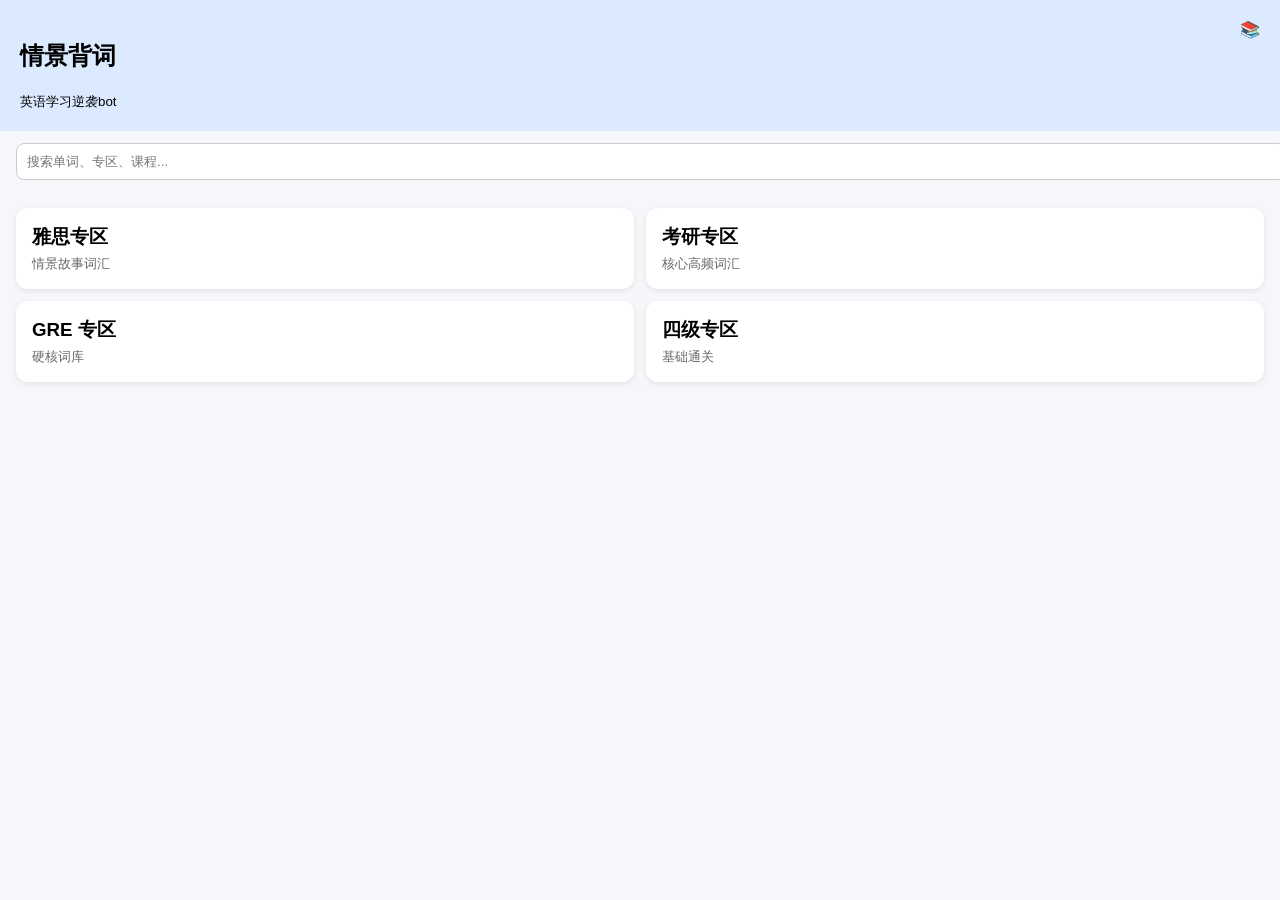
==== index.html @ 68d751ec "initial commit" ====
<!DOCTYPE html>
<html lang="zh">
<head>
  <meta charset="UTF-8" />
  <meta name="viewport" content="width=device-width, initial-scale=1.0" />
  <title>情景背词</title>
  <style>
    body { font-family: sans-serif; background: #f5f7fa; margin: 0; }
    .header { background: #dbeafe; padding: 20px; display: flex; justify-content: space-between; }
    .card-grid { display: grid; grid-template-columns: 1fr 1fr; gap: 12px; padding: 16px; }
    .card { background: white; border-radius: 12px; padding: 16px; box-shadow: 0 2px 6px rgba(0,0,0,.08); }
    .card h3 { margin: 0 0 4px; }
    .card small { color: #666; }
    .search { margin: 12px 16px; }
    .search input { width: 100%; padding: 10px; border-radius: 8px; border: 1px solid #ccc; }
  </style>
</head>
<body>
  <div class="header">
    <div>
      <h2>情景背词</h2>
      <small>英语学习逆袭bot</small>
    </div>
    <div>📚</div>
  </div>

  <div class="search">
    <input placeholder="搜索单词、专区、课程..." />
  </div>

  <div class="card-grid">
    <div class="card" onclick="alert('进入雅思专区')">
      <h3>雅思专区</h3>
      <small>情景故事词汇</small>
    </div>
    <div class="card" onclick="alert('进入考研专区')">
      <h3>考研专区</h3>
      <small>核心高频词汇</small>
    </div>
    <div class="card" onclick="alert('进入GRE专区')">
      <h3>GRE 专区</h3>
      <small>硬核词库</small>
    </div>
    <div class="card" onclick="alert('进入四级专区')">
      <h3>四级专区</h3>
      <small>基础通关</small>
    </div>
  </div>

  <script>
    // 以后这里写"切换Tab、判分、存本地单词本"的逻辑
    console.log("页面跑起来了");
  </script>
</body>
</html>
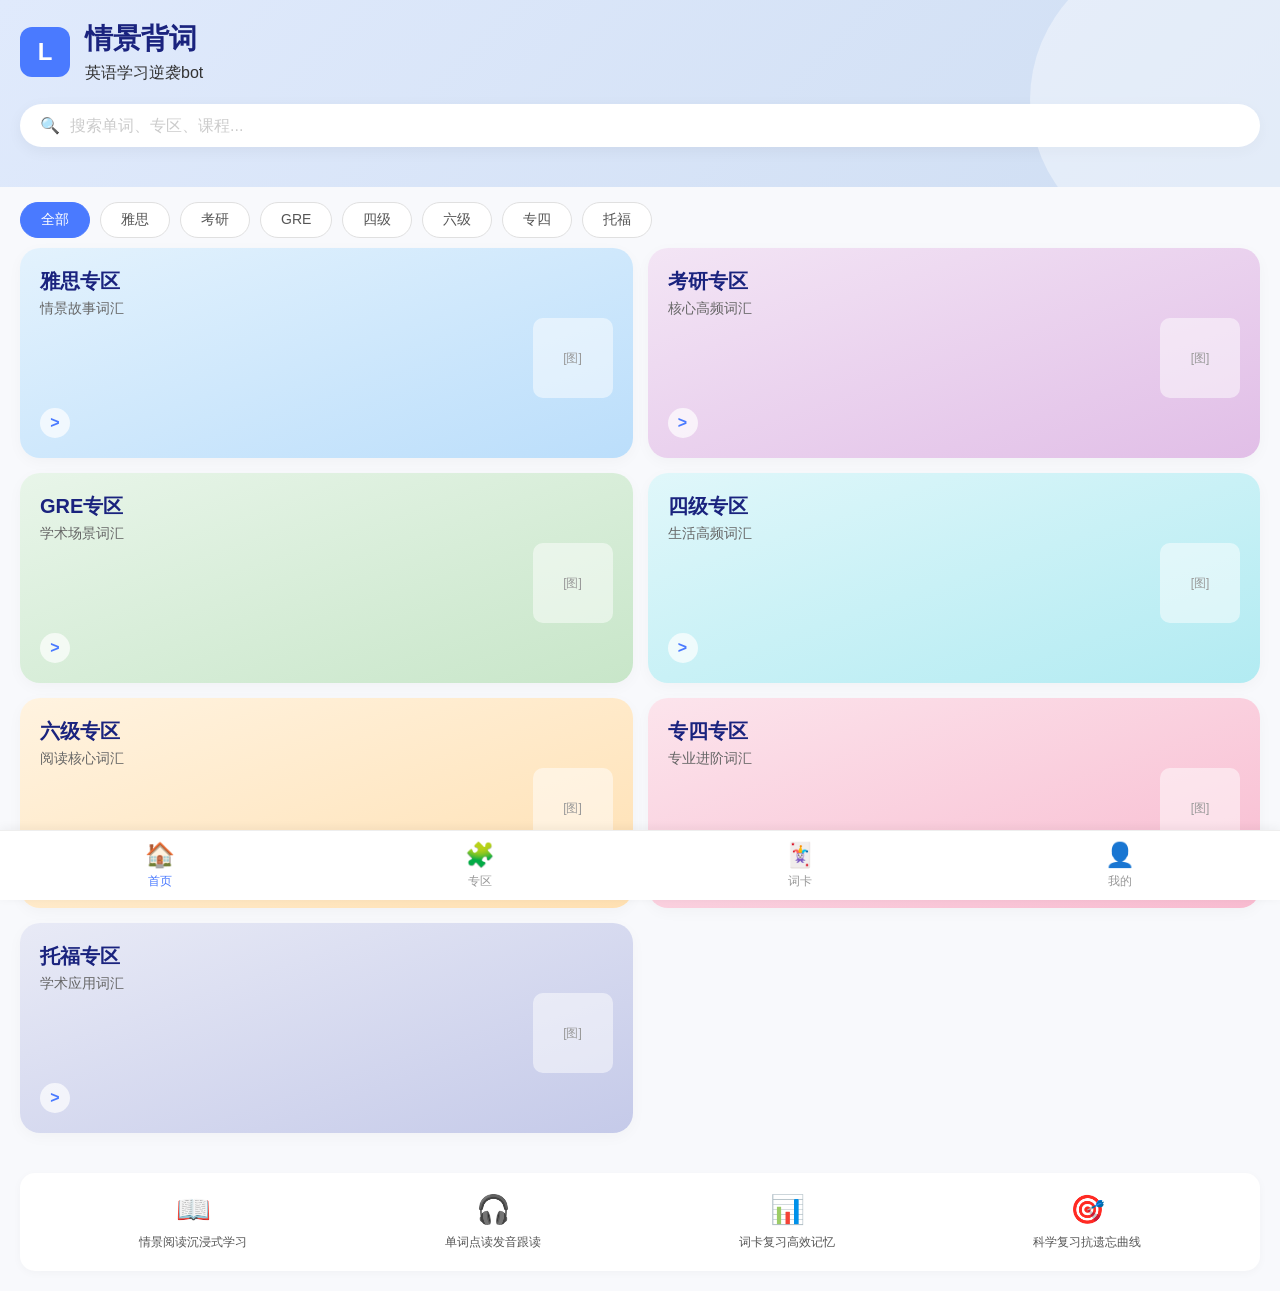
==== commit 10c2c5fc: "Add files via upload" ====
--- a/index.html
+++ b/index.html
@@ -1,55 +1,408 @@
 <!DOCTYPE html>
-<html lang="zh">
+<html lang="zh-CN">
 <head>
-  <meta charset="UTF-8" />
-  <meta name="viewport" content="width=device-width, initial-scale=1.0" />
-  <title>情景背词</title>
-  <style>
-    body { font-family: sans-serif; background: #f5f7fa; margin: 0; }
-    .header { background: #dbeafe; padding: 20px; display: flex; justify-content: space-between; }
-    .card-grid { display: grid; grid-template-columns: 1fr 1fr; gap: 12px; padding: 16px; }
-    .card { background: white; border-radius: 12px; padding: 16px; box-shadow: 0 2px 6px rgba(0,0,0,.08); }
-    .card h3 { margin: 0 0 4px; }
-    .card small { color: #666; }
-    .search { margin: 12px 16px; }
-    .search input { width: 100%; padding: 10px; border-radius: 8px; border: 1px solid #ccc; }
-  </style>
+    <meta charset="UTF-8">
+    <meta name="viewport" content="width=device-width, initial-scale=1.0">
+    <title>情景背词 - 英语学习逆袭bot</title>
+    <style>
+        /* 基础样式重置 */
+        * {
+            margin: 0;
+            padding: 0;
+            box-sizing: border-box;
+            font-family: -apple-system, BlinkMacSystemFont, "Segoe UI", Roboto, sans-serif;
+        }
+
+        body {
+            background-color: #f8f9fc;
+            color: #333;
+        }
+
+        /* 顶部 Header */
+        .header {
+            background: linear-gradient(135deg, #e0eafc 0%, #cfdef3 100%);
+            padding: 20px 20px 40px;
+            position: relative;
+            overflow: hidden;
+        }
+
+        /* 背景装饰图 (用渐变模拟) */
+        .header::after {
+            content: '';
+            position: absolute;
+            top: -50px;
+            right: -50px;
+            width: 300px;
+            height: 300px;
+            background: rgba(255, 255, 255, 0.4);
+            border-radius: 50%;
+            z-index: 0;
+        }
+        
+        .header-content {
+            position: relative;
+            z-index: 1;
+            display: flex;
+            align-items: center;
+            gap: 15px;
+        }
+
+        .logo {
+            width: 50px;
+            height: 50px;
+            background-color: #4a7aff;
+            border-radius: 12px;
+            display: flex;
+            align-items: center;
+            justify-content: center;
+            color: white;
+            font-size: 24px;
+            font-weight: bold;
+        }
+
+        .header-text h1 {
+            font-size: 28px;
+            color: #1a237e;
+            margin-bottom: 5px;
+        }
+
+        .header-text p {
+            font-size: 16px;
+            color: #3949ab;
+            font-weight: 500;
+        }
+
+        /* 搜索框 */
+        .search-bar {
+            margin-top: 20px;
+            background: white;
+            border-radius: 25px;
+            padding: 12px 20px;
+            display: flex;
+            align-items: center;
+            box-shadow: 0 4px 15px rgba(0,0,0,0.05);
+        }
+
+        .search-bar input {
+            border: none;
+            outline: none;
+            flex: 1;
+            font-size: 16px;
+            color: #666;
+            padding-left: 10px;
+        }
+
+        .search-bar input::placeholder {
+            color: #ccc;
+        }
+
+        /* 标签栏 */
+        .tabs {
+            display: flex;
+            overflow-x: auto;
+            padding: 15px 20px 10px;
+            gap: 10px;
+            background: #f8f9fc;
+        }
+
+        .tab {
+            padding: 8px 20px;
+            border-radius: 20px;
+            white-space: nowrap;
+            font-size: 14px;
+            cursor: pointer;
+            border: 1px solid #e0e0e0;
+            background: white;
+            color: #555;
+            transition: all 0.3s;
+        }
+
+        .tab.active {
+            background: #4a7aff;
+            color: white;
+            border-color: #4a7aff;
+        }
+
+        /* 专区卡片网格 */
+        .grid-container {
+            display: grid;
+            grid-template-columns: repeat(2, 1fr);
+            gap: 15px;
+            padding: 0 20px 20px;
+        }
+
+        .card {
+            background: white;
+            border-radius: 20px;
+            padding: 20px;
+            position: relative;
+            overflow: hidden;
+            box-shadow: 0 4px 15px rgba(0,0,0,0.03);
+            min-height: 160px;
+            display: flex;
+            flex-direction: column;
+            justify-content: space-between;
+        }
+
+        /* 模拟不同专区的背景色 */
+        .card.ielts { background: linear-gradient(to bottom right, #e3f2fd, #bbdefb); }
+        .card.graduate { background: linear-gradient(to bottom right, #f3e5f5, #e1bee7); }
+        .card.gre { background: linear-gradient(to bottom right, #e8f5e9, #c8e6c9); }
+        .card.cet4 { background: linear-gradient(to bottom right, #e0f7fa, #b2ebf2); }
+        .card.cet6 { background: linear-gradient(to bottom right, #fff3e0, #ffe0b2); }
+        .card.tem4 { background: linear-gradient(to bottom right, #fce4ec, #f8bbd0); }
+        .card.toefl { background: linear-gradient(to bottom right, #e8eaf6, #c5cae9); }
+
+        .card-header {
+            display: flex;
+            justify-content: space-between;
+            align-items: flex-start;
+        }
+
+        .card-title {
+            font-size: 20px;
+            font-weight: bold;
+            color: #1a237e;
+        }
+
+        .card-subtitle {
+            font-size: 14px;
+            color: #666;
+            margin-top: 5px;
+        }
+
+        /* 模拟图片占位符 */
+        .card-image {
+            width: 80px;
+            height: 80px;
+            background: rgba(255,255,255,0.5);
+            border-radius: 10px;
+            align-self: flex-end;
+            display: flex;
+            align-items: center;
+            justify-content: center;
+            font-size: 12px;
+            color: #999;
+        }
+
+        .arrow {
+            width: 30px;
+            height: 30px;
+            background: rgba(255,255,255,0.7);
+            border-radius: 50%;
+            display: flex;
+            align-items: center;
+            justify-content: center;
+            color: #4a7aff;
+            font-weight: bold;
+            margin-top: 10px;
+        }
+
+        /* 底部导航栏 */
+        .bottom-nav {
+            position: fixed;
+            bottom: 0;
+            left: 0;
+            right: 0;
+            background: white;
+            display: flex;
+            justify-content: space-around;
+            padding: 10px 0;
+            box-shadow: 0 -2px 10px rgba(0,0,0,0.05);
+            border-top: 1px solid #eee;
+        }
+
+        .nav-item {
+            display: flex;
+            flex-direction: column;
+            align-items: center;
+            color: #999;
+            font-size: 12px;
+            cursor: pointer;
+        }
+
+        .nav-item.active {
+            color: #4a7aff;
+        }
+
+        .nav-icon {
+            font-size: 24px;
+            margin-bottom: 4px;
+        }
+
+        /* 中间功能区 */
+        .features {
+            display: flex;
+            justify-content: space-around;
+            padding: 20px;
+            background: white;
+            margin-top: 20px;
+            border-radius: 15px;
+            margin: 20px;
+            box-shadow: 0 2px 10px rgba(0,0,0,0.03);
+        }
+
+        .feature-item {
+            display: flex;
+            flex-direction: column;
+            align-items: center;
+            text-align: center;
+            color: #555;
+        }
+
+        .feature-icon {
+            font-size: 28px;
+            margin-bottom: 8px;
+            color: #4a7aff;
+        }
+        
+        .feature-text {
+            font-size: 12px;
+        }
+
+    </style>
 </head>
 <body>
-  <div class="header">
-    <div>
-      <h2>情景背词</h2>
-      <small>英语学习逆袭bot</small>
+
+    <!-- 顶部 Header -->
+    <div class="header">
+        <div class="header-content">
+            <div class="logo">L</div> <!-- 模拟书本Logo -->
+            <div class="header-text">
+                <h1>情景背词</h1>
+                英语学习逆袭bot
+            </div>
+        </div>
+        <div class="search-bar">
+            <span>🔍</span>
+            <input type="text" placeholder="搜索单词、专区、课程...">
+        </div>
     </div>
-    <div>📚</div>
-  </div>
-
-  <div class="search">
-    <input placeholder="搜索单词、专区、课程..." />
-  </div>
-
-  <div class="card-grid">
-    <div class="card" onclick="alert('进入雅思专区')">
-      <h3>雅思专区</h3>
-      <small>情景故事词汇</small>
+
+    <!-- 标签栏 -->
+    <div class="tabs">
+        <div class="tab active">全部</div>
+        <div class="tab">雅思</div>
+        <div class="tab">考研</div>
+        <div class="tab">GRE</div>
+        <div class="tab">四级</div>
+        <div class="tab">六级</div>
+        <div class="tab">专四</div>
+        <div class="tab">托福</div>
     </div>
-    <div class="card" onclick="alert('进入考研专区')">
-      <h3>考研专区</h3>
-      <small>核心高频词汇</small>
+
+    <!-- 专区卡片网格 -->
+    <div class="grid-container">
+        <!-- 雅思专区 -->
+        <div class="card ielts">
+            <div>
+                <div class="card-title">雅思专区</div>
+                <div class="card-subtitle">情景故事词汇</div>
+            </div>
+            <div class="card-image">[图]</div>
+            <div class="arrow">></div>
+        </div>
+
+        <!-- 考研专区 -->
+        <div class="card graduate">
+            <div>
+                <div class="card-title">考研专区</div>
+                <div class="card-subtitle">核心高频词汇</div>
+            </div>
+            <div class="card-image">[图]</div>
+            <div class="arrow">></div>
+        </div>
+
+        <!-- GRE专区 -->
+        <div class="card gre">
+            <div>
+                <div class="card-title">GRE专区</div>
+                <div class="card-subtitle">学术场景词汇</div>
+            </div>
+            <div class="card-image">[图]</div>
+            <div class="arrow">></div>
+        </div>
+
+        <!-- 四级专区 -->
+        <div class="card cet4">
+            <div>
+                <div class="card-title">四级专区</div>
+                <div class="card-subtitle">生活高频词汇</div>
+            </div>
+            <div class="card-image">[图]</div>
+            <div class="arrow">></div>
+        </div>
+
+        <!-- 六级专区 -->
+        <div class="card cet6">
+            <div>
+                <div class="card-title">六级专区</div>
+                <div class="card-subtitle">阅读核心词汇</div>
+            </div>
+            <div class="card-image">[图]</div>
+            <div class="arrow">></div>
+        </div>
+
+        <!-- 专四专区 -->
+        <div class="card tem4">
+            <div>
+                <div class="card-title">专四专区</div>
+                <div class="card-subtitle">专业进阶词汇</div>
+            </div>
+            <div class="card-image">[图]</div>
+            <div class="arrow">></div>
+        </div>
+
+        <!-- 托福专区 -->
+        <div class="card toefl">
+            <div>
+                <div class="card-title">托福专区</div>
+                <div class="card-subtitle">学术应用词汇</div>
+            </div>
+            <div class="card-image">[图]</div>
+            <div class="arrow">></div>
+        </div>
     </div>
-    <div class="card" onclick="alert('进入GRE专区')">
-      <h3>GRE 专区</h3>
-      <small>硬核词库</small>
+
+    <!-- 中间功能区 (情景阅读等) -->
+    <div class="features">
+        <div class="feature-item">
+            <div class="feature-icon">📖</div>
+            <div class="feature-text">情景阅读沉浸式学习</div>
+        </div>
+        <div class="feature-item">
+            <div class="feature-icon">🎧</div>
+            <div class="feature-text">单词点读发音跟读</div>
+        </div>
+        <div class="feature-item">
+            <div class="feature-icon">📊</div>
+            <div class="feature-text">词卡复习高效记忆</div>
+        </div>
+        <div class="feature-item">
+            <div class="feature-icon">🎯</div>
+            <div class="feature-text">科学复习抗遗忘曲线</div>
+        </div>
     </div>
-    <div class="card" onclick="alert('进入四级专区')">
-      <h3>四级专区</h3>
-      <small>基础通关</small>
+
+    <!-- 底部导航栏 -->
+    <div class="bottom-nav">
+        <div class="nav-item active">
+            <div class="nav-icon">🏠</div>
+            <div>首页</div>
+        </div>
+        <div class="nav-item">
+            <div class="nav-icon">🧩</div>
+            <div>专区</div>
+        </div>
+        <div class="nav-item">
+            <div class="nav-icon">🃏</div>
+            <div>词卡</div>
+        </div>
+        <div class="nav-item">
+            <div class="nav-icon">👤</div>
+            <div>我的</div>
+        </div>
     </div>
-  </div>
-
-  <script>
-    // 以后这里写"切换Tab、判分、存本地单词本"的逻辑
-    console.log("页面跑起来了");
-  </script>
+
 </body>
 </html>
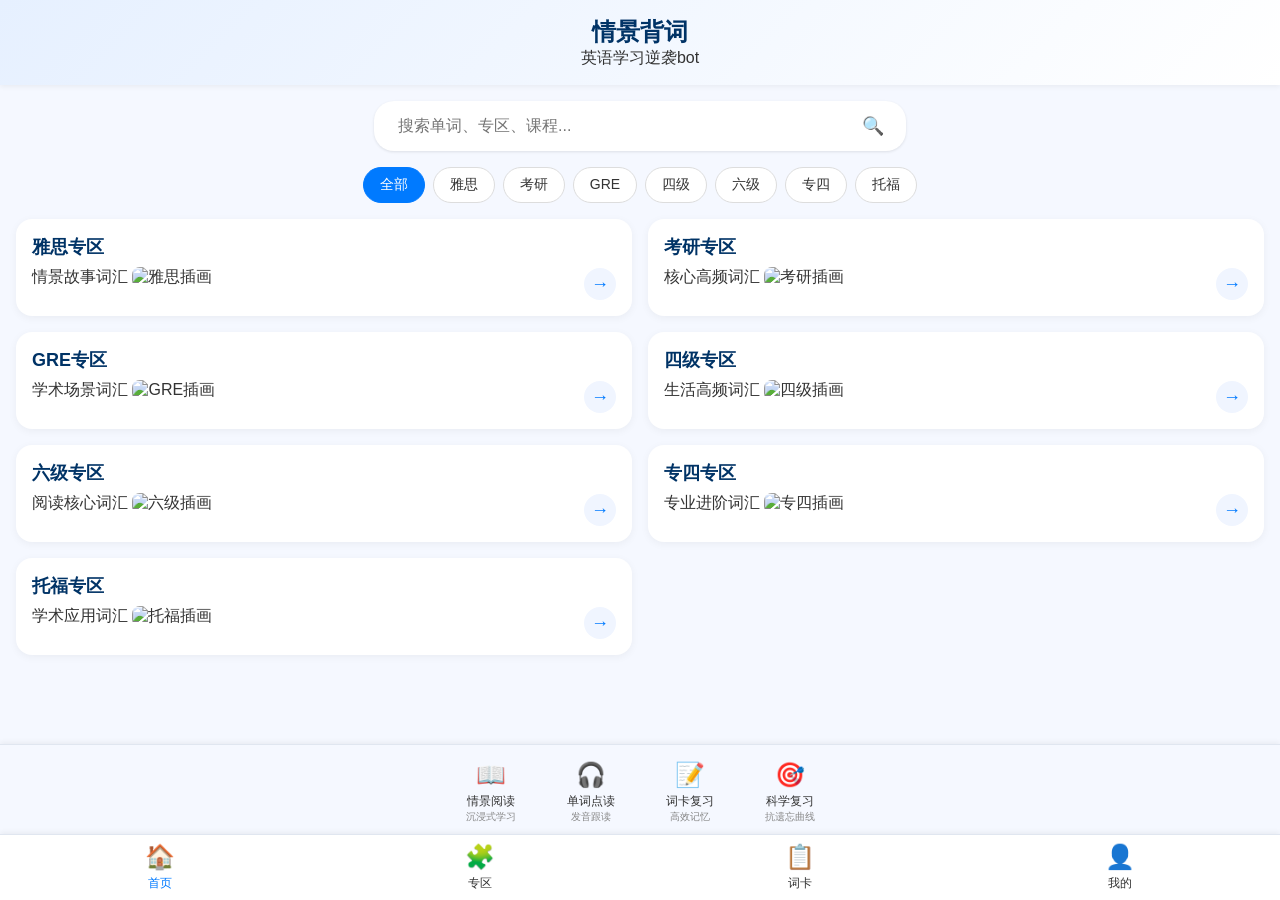
==== commit 071aef3d: "更新首页" ====
--- a/index.html
+++ b/index.html
@@ -1,408 +1,314 @@
 <!DOCTYPE html>
 <html lang="zh-CN">
 <head>
-    <meta charset="UTF-8">
-    <meta name="viewport" content="width=device-width, initial-scale=1.0">
-    <title>情景背词 - 英语学习逆袭bot</title>
-    <style>
-        /* 基础样式重置 */
-        * {
-            margin: 0;
-            padding: 0;
-            box-sizing: border-box;
-            font-family: -apple-system, BlinkMacSystemFont, "Segoe UI", Roboto, sans-serif;
-        }
-
-        body {
-            background-color: #f8f9fc;
-            color: #333;
-        }
-
-        /* 顶部 Header */
-        .header {
-            background: linear-gradient(135deg, #e0eafc 0%, #cfdef3 100%);
-            padding: 20px 20px 40px;
-            position: relative;
-            overflow: hidden;
-        }
-
-        /* 背景装饰图 (用渐变模拟) */
-        .header::after {
-            content: '';
-            position: absolute;
-            top: -50px;
-            right: -50px;
-            width: 300px;
-            height: 300px;
-            background: rgba(255, 255, 255, 0.4);
-            border-radius: 50%;
-            z-index: 0;
-        }
-        
-        .header-content {
-            position: relative;
-            z-index: 1;
-            display: flex;
-            align-items: center;
-            gap: 15px;
-        }
-
-        .logo {
-            width: 50px;
-            height: 50px;
-            background-color: #4a7aff;
-            border-radius: 12px;
-            display: flex;
-            align-items: center;
-            justify-content: center;
-            color: white;
-            font-size: 24px;
-            font-weight: bold;
-        }
-
-        .header-text h1 {
-            font-size: 28px;
-            color: #1a237e;
-            margin-bottom: 5px;
-        }
-
-        .header-text p {
-            font-size: 16px;
-            color: #3949ab;
-            font-weight: 500;
-        }
-
-        /* 搜索框 */
-        .search-bar {
-            margin-top: 20px;
-            background: white;
-            border-radius: 25px;
-            padding: 12px 20px;
-            display: flex;
-            align-items: center;
-            box-shadow: 0 4px 15px rgba(0,0,0,0.05);
-        }
-
-        .search-bar input {
-            border: none;
-            outline: none;
-            flex: 1;
-            font-size: 16px;
-            color: #666;
-            padding-left: 10px;
-        }
-
-        .search-bar input::placeholder {
-            color: #ccc;
-        }
-
-        /* 标签栏 */
-        .tabs {
-            display: flex;
-            overflow-x: auto;
-            padding: 15px 20px 10px;
-            gap: 10px;
-            background: #f8f9fc;
-        }
-
-        .tab {
-            padding: 8px 20px;
-            border-radius: 20px;
-            white-space: nowrap;
-            font-size: 14px;
-            cursor: pointer;
-            border: 1px solid #e0e0e0;
-            background: white;
-            color: #555;
-            transition: all 0.3s;
-        }
-
-        .tab.active {
-            background: #4a7aff;
-            color: white;
-            border-color: #4a7aff;
-        }
-
-        /* 专区卡片网格 */
-        .grid-container {
-            display: grid;
-            grid-template-columns: repeat(2, 1fr);
-            gap: 15px;
-            padding: 0 20px 20px;
-        }
-
-        .card {
-            background: white;
-            border-radius: 20px;
-            padding: 20px;
-            position: relative;
-            overflow: hidden;
-            box-shadow: 0 4px 15px rgba(0,0,0,0.03);
-            min-height: 160px;
-            display: flex;
-            flex-direction: column;
-            justify-content: space-between;
-        }
-
-        /* 模拟不同专区的背景色 */
-        .card.ielts { background: linear-gradient(to bottom right, #e3f2fd, #bbdefb); }
-        .card.graduate { background: linear-gradient(to bottom right, #f3e5f5, #e1bee7); }
-        .card.gre { background: linear-gradient(to bottom right, #e8f5e9, #c8e6c9); }
-        .card.cet4 { background: linear-gradient(to bottom right, #e0f7fa, #b2ebf2); }
-        .card.cet6 { background: linear-gradient(to bottom right, #fff3e0, #ffe0b2); }
-        .card.tem4 { background: linear-gradient(to bottom right, #fce4ec, #f8bbd0); }
-        .card.toefl { background: linear-gradient(to bottom right, #e8eaf6, #c5cae9); }
-
-        .card-header {
-            display: flex;
-            justify-content: space-between;
-            align-items: flex-start;
-        }
-
-        .card-title {
-            font-size: 20px;
-            font-weight: bold;
-            color: #1a237e;
-        }
-
-        .card-subtitle {
-            font-size: 14px;
-            color: #666;
-            margin-top: 5px;
-        }
-
-        /* 模拟图片占位符 */
-        .card-image {
-            width: 80px;
-            height: 80px;
-            background: rgba(255,255,255,0.5);
-            border-radius: 10px;
-            align-self: flex-end;
-            display: flex;
-            align-items: center;
-            justify-content: center;
-            font-size: 12px;
-            color: #999;
-        }
-
-        .arrow {
-            width: 30px;
-            height: 30px;
-            background: rgba(255,255,255,0.7);
-            border-radius: 50%;
-            display: flex;
-            align-items: center;
-            justify-content: center;
-            color: #4a7aff;
-            font-weight: bold;
-            margin-top: 10px;
-        }
-
-        /* 底部导航栏 */
-        .bottom-nav {
-            position: fixed;
-            bottom: 0;
-            left: 0;
-            right: 0;
-            background: white;
-            display: flex;
-            justify-content: space-around;
-            padding: 10px 0;
-            box-shadow: 0 -2px 10px rgba(0,0,0,0.05);
-            border-top: 1px solid #eee;
-        }
-
-        .nav-item {
-            display: flex;
-            flex-direction: column;
-            align-items: center;
-            color: #999;
-            font-size: 12px;
-            cursor: pointer;
-        }
-
-        .nav-item.active {
-            color: #4a7aff;
-        }
-
-        .nav-icon {
-            font-size: 24px;
-            margin-bottom: 4px;
-        }
-
-        /* 中间功能区 */
-        .features {
-            display: flex;
-            justify-content: space-around;
-            padding: 20px;
-            background: white;
-            margin-top: 20px;
-            border-radius: 15px;
-            margin: 20px;
-            box-shadow: 0 2px 10px rgba(0,0,0,0.03);
-        }
-
-        .feature-item {
-            display: flex;
-            flex-direction: column;
-            align-items: center;
-            text-align: center;
-            color: #555;
-        }
-
-        .feature-icon {
-            font-size: 28px;
-            margin-bottom: 8px;
-            color: #4a7aff;
-        }
-        
-        .feature-text {
-            font-size: 12px;
-        }
-
-    </style>
+  <meta charset="UTF-8">
+  <title>情景背词</title>
+  <style>
+    body {
+      font-family: 'Segoe UI', Tahoma, Geneva, Verdana, sans-serif;
+      background: #f5f8ff;
+      margin: 0;
+      padding: 0;
+      color: #333;
+    }
+    .header {
+      background: linear-gradient(135deg, #e6f0ff, #ffffff);
+      padding: 16px 20px;
+      text-align: center;
+      box-shadow: 0 2px 5px rgba(0,0,0,0.05);
+    }
+    .header h1 {
+      margin: 0;
+      font-size: 24px;
+      color: #003366;
+    }
+    .header p {
+      margin: 4px 0 0;
+      font-size: 14px;
+      color: #666;
+    }
+    .search-bar {
+      margin: 16px auto;
+      max-width: 500px;
+      display: flex;
+      align-items: center;
+      background: white;
+      border-radius: 20px;
+      padding: 8px 16px;
+      box-shadow: 0 1px 3px rgba(0,0,0,0.1);
+    }
+    .search-bar input {
+      flex: 1;
+      border: none;
+      outline: none;
+      font-size: 16px;
+      padding: 8px;
+    }
+    .search-bar button {
+      background: none;
+      border: none;
+      cursor: pointer;
+      font-size: 18px;
+      color: #888;
+    }
+    .tabs {
+      display: flex;
+      justify-content: center;
+      flex-wrap: wrap;
+      gap: 8px;
+      margin: 16px 0;
+      padding: 0 16px;
+    }
+    .tab {
+      padding: 8px 16px;
+      border-radius: 20px;
+      background: white;
+      border: 1px solid #ddd;
+      font-size: 14px;
+      cursor: pointer;
+    }
+    .tab.active {
+      background: #007aff;
+      color: white;
+      border-color: #007aff;
+    }
+    .zones {
+      display: grid;
+      grid-template-columns: repeat(2, 1fr);
+      gap: 16px;
+      padding: 0 16px;
+      margin-bottom: 80px; /* 给底部留出空间 */
+    }
+    .zone-card {
+      background: white;
+      border-radius: 16px;
+      padding: 16px;
+      box-shadow: 0 2px 8px rgba(0,0,0,0.05);
+      position: relative;
+      overflow: hidden;
+    }
+    .zone-card h3 {
+      margin: 0 0 8px;
+      font-size: 18px;
+      color: #003366;
+    }
+    .zone-card p {
+      margin: 0 0 12px;
+      font-size: 14px;
+      color: #666;
+    }
+    .zone-card img {
+      width: 100%;
+      height: 120px;
+      object-fit: cover;
+      border-radius: 8px;
+      margin-bottom: 12px;
+    }
+    .zone-card .arrow {
+      position: absolute;
+      bottom: 16px;
+      right: 16px;
+      background: #f0f5ff;
+      width: 32px;
+      height: 32px;
+      border-radius: 50%;
+      display: flex;
+      align-items: center;
+      justify-content: center;
+      font-size: 18px;
+      color: #007aff;
+    }
+
+    /* 底部功能区 */
+    .bottom-features {
+      background: #f5f8ff;
+      padding: 16px 0;
+      border-top: 1px solid #e0e6f0;
+      position: fixed;
+      bottom: 60px;
+      width: 100%;
+      box-shadow: 0 -2px 5px rgba(0,0,0,0.05);
+    }
+    .features-row {
+      display: flex;
+      justify-content: space-around;
+      max-width: 400px;
+      margin: 0 auto;
+    }
+    .feature-item {
+      text-align: center;
+    }
+    .feature-item .icon {
+      font-size: 24px;
+      margin-bottom: 4px;
+    }
+    .feature-item .label {
+      font-size: 12px;
+      color: #333;
+    }
+    .feature-item .sub {
+      font-size: 10px;
+      color: #888;
+    }
+
+    /* 底部导航栏 */
+    .bottom-nav {
+      background: white;
+      padding: 8px 0;
+      border-top: 1px solid #e0e6f0;
+      position: fixed;
+      bottom: 0;
+      width: 100%;
+      display: flex;
+      justify-content: space-around;
+      box-shadow: 0 -2px 5px rgba(0,0,0,0.05);
+    }
+    .nav-item {
+      text-align: center;
+    }
+    .nav-item .icon {
+      font-size: 24px;
+      margin-bottom: 4px;
+    }
+    .nav-item .label {
+      font-size: 12px;
+      color: #333;
+    }
+    .nav-item.active .label {
+      color: #007aff;
+    }
+  </style>
 </head>
 <body>
 
-    <!-- 顶部 Header -->
-    <div class="header">
-        <div class="header-content">
-            <div class="logo">L</div> <!-- 模拟书本Logo -->
-            <div class="header-text">
-                <h1>情景背词</h1>
-                英语学习逆袭bot
-            </div>
-        </div>
-        <div class="search-bar">
-            <span>🔍</span>
-            <input type="text" placeholder="搜索单词、专区、课程...">
-        </div>
-    </div>
-
-    <!-- 标签栏 -->
-    <div class="tabs">
-        <div class="tab active">全部</div>
-        <div class="tab">雅思</div>
-        <div class="tab">考研</div>
-        <div class="tab">GRE</div>
-        <div class="tab">四级</div>
-        <div class="tab">六级</div>
-        <div class="tab">专四</div>
-        <div class="tab">托福</div>
-    </div>
-
-    <!-- 专区卡片网格 -->
-    <div class="grid-container">
-        <!-- 雅思专区 -->
-        <div class="card ielts">
-            <div>
-                <div class="card-title">雅思专区</div>
-                <div class="card-subtitle">情景故事词汇</div>
-            </div>
-            <div class="card-image">[图]</div>
-            <div class="arrow">></div>
-        </div>
-
-        <!-- 考研专区 -->
-        <div class="card graduate">
-            <div>
-                <div class="card-title">考研专区</div>
-                <div class="card-subtitle">核心高频词汇</div>
-            </div>
-            <div class="card-image">[图]</div>
-            <div class="arrow">></div>
-        </div>
-
-        <!-- GRE专区 -->
-        <div class="card gre">
-            <div>
-                <div class="card-title">GRE专区</div>
-                <div class="card-subtitle">学术场景词汇</div>
-            </div>
-            <div class="card-image">[图]</div>
-            <div class="arrow">></div>
-        </div>
-
-        <!-- 四级专区 -->
-        <div class="card cet4">
-            <div>
-                <div class="card-title">四级专区</div>
-                <div class="card-subtitle">生活高频词汇</div>
-            </div>
-            <div class="card-image">[图]</div>
-            <div class="arrow">></div>
-        </div>
-
-        <!-- 六级专区 -->
-        <div class="card cet6">
-            <div>
-                <div class="card-title">六级专区</div>
-                <div class="card-subtitle">阅读核心词汇</div>
-            </div>
-            <div class="card-image">[图]</div>
-            <div class="arrow">></div>
-        </div>
-
-        <!-- 专四专区 -->
-        <div class="card tem4">
-            <div>
-                <div class="card-title">专四专区</div>
-                <div class="card-subtitle">专业进阶词汇</div>
-            </div>
-            <div class="card-image">[图]</div>
-            <div class="arrow">></div>
-        </div>
-
-        <!-- 托福专区 -->
-        <div class="card toefl">
-            <div>
-                <div class="card-title">托福专区</div>
-                <div class="card-subtitle">学术应用词汇</div>
-            </div>
-            <div class="card-image">[图]</div>
-            <div class="arrow">></div>
-        </div>
-    </div>
-
-    <!-- 中间功能区 (情景阅读等) -->
-    <div class="features">
-        <div class="feature-item">
-            <div class="feature-icon">📖</div>
-            <div class="feature-text">情景阅读沉浸式学习</div>
-        </div>
-        <div class="feature-item">
-            <div class="feature-icon">🎧</div>
-            <div class="feature-text">单词点读发音跟读</div>
-        </div>
-        <div class="feature-item">
-            <div class="feature-icon">📊</div>
-            <div class="feature-text">词卡复习高效记忆</div>
-        </div>
-        <div class="feature-item">
-            <div class="feature-icon">🎯</div>
-            <div class="feature-text">科学复习抗遗忘曲线</div>
-        </div>
-    </div>
-
-    <!-- 底部导航栏 -->
-    <div class="bottom-nav">
-        <div class="nav-item active">
-            <div class="nav-icon">🏠</div>
-            <div>首页</div>
-        </div>
-        <div class="nav-item">
-            <div class="nav-icon">🧩</div>
-            <div>专区</div>
-        </div>
-        <div class="nav-item">
-            <div class="nav-icon">🃏</div>
-            <div>词卡</div>
-        </div>
-        <div class="nav-item">
-            <div class="nav-icon">👤</div>
-            <div>我的</div>
-        </div>
-    </div>
+  <!-- 头部 -->
+  <div class="header">
+    <h1>情景背词</h1>
+    英语学习逆袭bot
+  </div>
+
+  <!-- 搜索框 -->
+  <div class="search-bar">
+    <input type="text" placeholder="搜索单词、专区、课程...">
+    <button>🔍</button>
+  </div>
+
+  <!-- 标签页 -->
+  <div class="tabs">
+    <div class="tab active">全部</div>
+    <div class="tab">雅思</div>
+    <div class="tab">考研</div>
+    <div class="tab">GRE</div>
+    <div class="tab">四级</div>
+    <div class="tab">六级</div>
+    <div class="tab">专四</div>
+    <div class="tab">托福</div>
+  </div>
+
+  <!-- 专区卡片（这里放你的图片！） -->
+  <div class="zones">
+    <!-- 雅思专区 -->
+    <div class="zone-card">
+      <h3>雅思专区</h3>
+      情景故事词汇
+      <img src="images/ielts.png" alt="雅思插画">
+      <div class="arrow">→</div>
+    </div>
+
+    <!-- 考研专区 -->
+    <div class="zone-card">
+      <h3>考研专区</h3>
+      核心高频词汇
+      <img src="images/kaoyan.png" alt="考研插画">
+      <div class="arrow">→</div>
+    </div>
+
+    <!-- GRE专区 -->
+    <div class="zone-card">
+      <h3>GRE专区</h3>
+      学术场景词汇
+      <img src="images/gre.png" alt="GRE插画">
+      <div class="arrow">→</div>
+    </div>
+
+    <!-- 四级专区 -->
+    <div class="zone-card">
+      <h3>四级专区</h3>
+      生活高频词汇
+      <img src="images/sijiji.png" alt="四级插画">
+      <div class="arrow">→</div>
+    </div>
+
+    <!-- 六级专区 -->
+    <div class="zone-card">
+      <h3>六级专区</h3>
+      阅读核心词汇
+      <img src="images/liuji.png" alt="六级插画">
+      <div class="arrow">→</div>
+    </div>
+
+    <!-- 专四专区 -->
+    <div class="zone-card">
+      <h3>专四专区</h3>
+      专业进阶词汇
+      <img src="images/tem4.png" alt="专四插画">
+      <div class="arrow">→</div>
+    </div>
+
+    <!-- 托福专区 -->
+    <div class="zone-card">
+      <h3>托福专区</h3>
+      学术应用词汇
+      <img src="images/tuofu.png" alt="托福插画">
+      <div class="arrow">→</div>
+    </div>
+  </div>
+
+  <!-- 底部功能区 -->
+  <div class="bottom-features">
+    <div class="features-row">
+      <div class="feature-item">
+        <div class="icon">📖</div>
+        <div class="label">情景阅读</div>
+        <div class="sub">沉浸式学习</div>
+      </div>
+      <div class="feature-item">
+        <div class="icon">🎧</div>
+        <div class="label">单词点读</div>
+        <div class="sub">发音跟读</div>
+      </div>
+      <div class="feature-item">
+        <div class="icon">📝</div>
+        <div class="label">词卡复习</div>
+        <div class="sub">高效记忆</div>
+      </div>
+      <div class="feature-item">
+        <div class="icon">🎯</div>
+        <div class="label">科学复习</div>
+        <div class="sub">抗遗忘曲线</div>
+      </div>
+    </div>
+  </div>
+
+  <!-- 底部导航栏 -->
+  <div class="bottom-nav">
+    <div class="nav-item active">
+      <div class="icon">🏠</div>
+      <div class="label">首页</div>
+    </div>
+    <div class="nav-item">
+      <div class="icon">🧩</div>
+      <div class="label">专区</div>
+    </div>
+    <div class="nav-item">
+      <div class="icon">📋</div>
+      <div class="label">词卡</div>
+    </div>
+    <div class="nav-item">
+      <div class="icon">👤</div>
+      <div class="label">我的</div>
+    </div>
+  </div>
 
 </body>
-</html>+</html>
